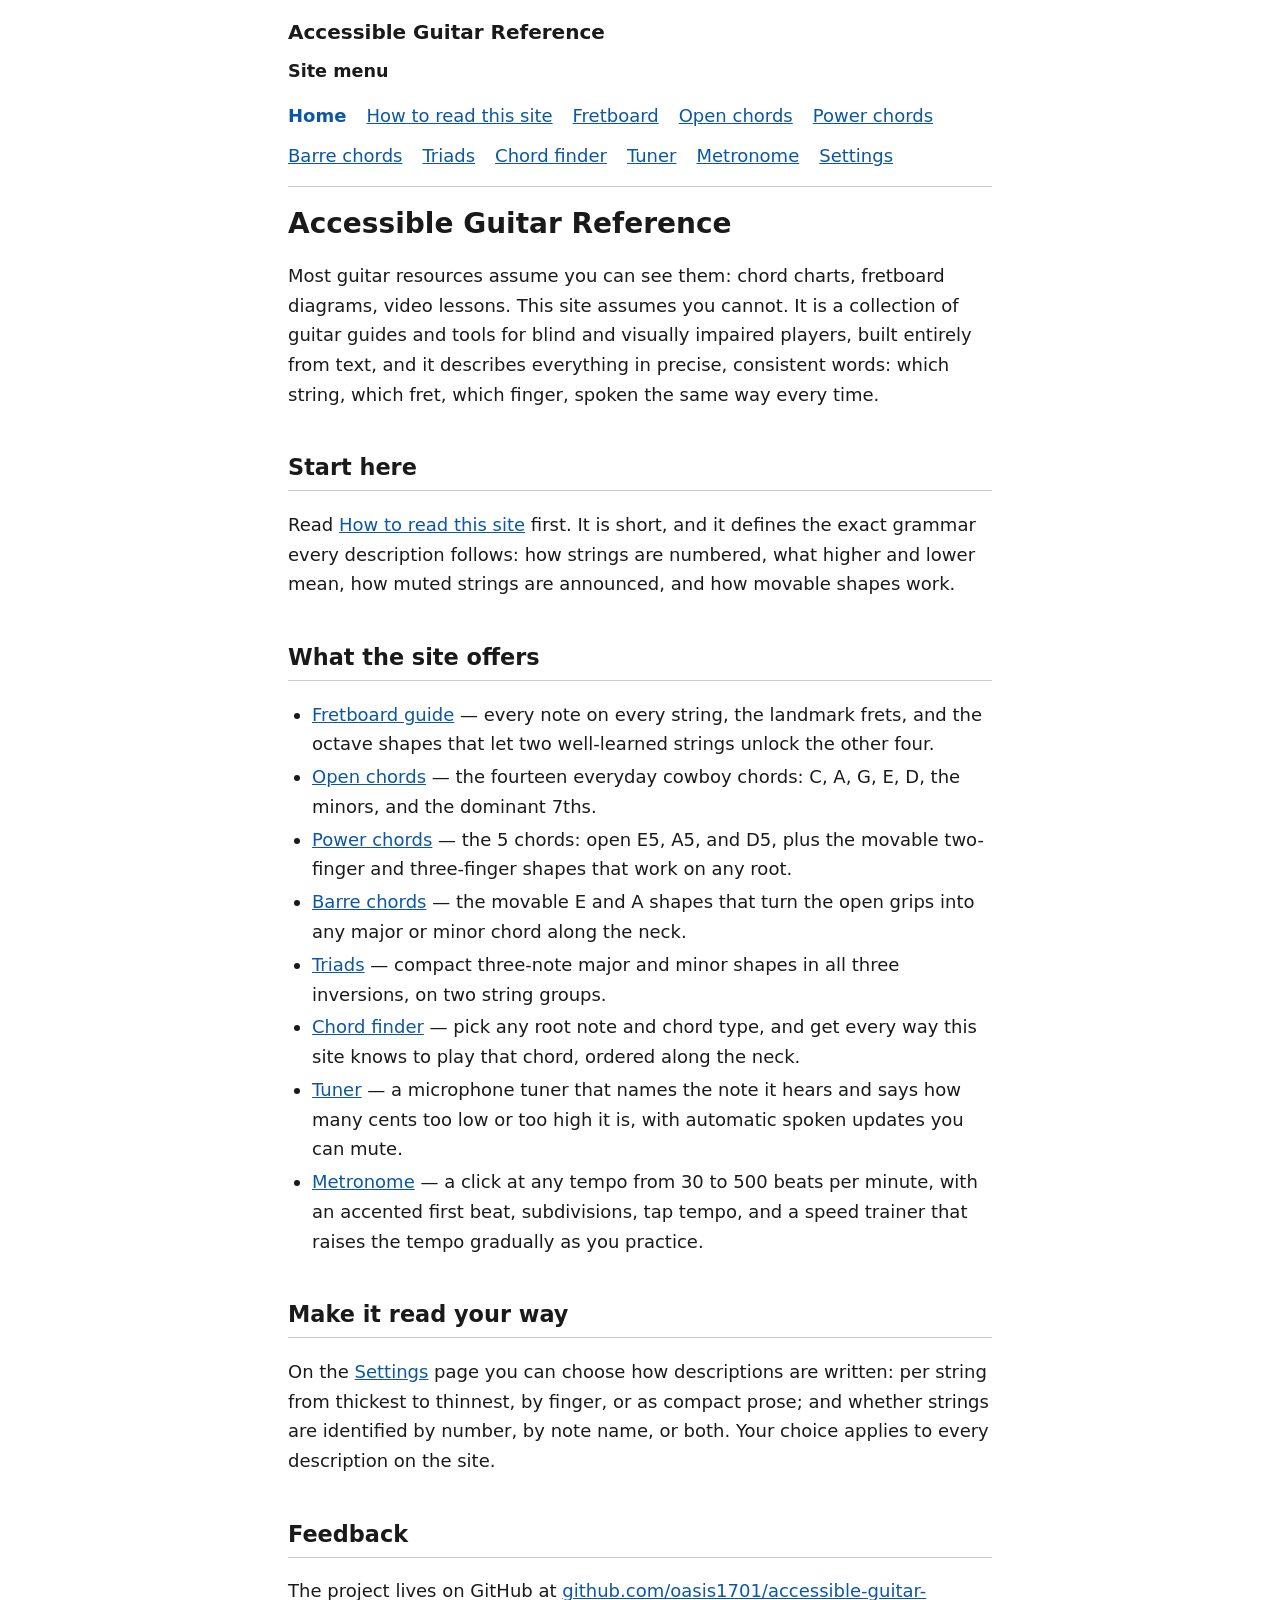
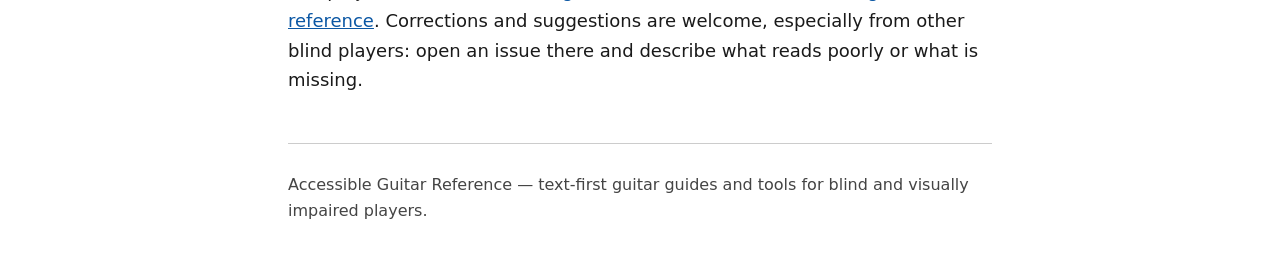
==== index.html @ 2dfecc2f "Metronome: allow tempos to 500 beats per minute The ceiling rises from 300 to 500 in the pure module" ====
<!DOCTYPE html>
<html lang="en">
<head>
<meta charset="utf-8">
<meta name="viewport" content="width=device-width, initial-scale=1">
<title>Accessible Guitar Reference</title>
<link rel="stylesheet" href="css/site.css">
</head>
<body>
<a class="skip-link" href="#main">Skip to main content</a>
<header>
  <p class="site-title">Accessible Guitar Reference</p>
  <nav aria-labelledby="site-menu-heading">
    <h2 id="site-menu-heading">Site menu</h2>
    <ul>
      <li><a href="index.html" aria-current="page">Home</a></li>
      <li><a href="conventions.html">How to read this site</a></li>
      <li><a href="fretboard.html">Fretboard</a></li>
      <li><a href="open-chords.html">Open chords</a></li>
      <li><a href="power-chords.html">Power chords</a></li>
      <li><a href="barre-chords.html">Barre chords</a></li>
      <li><a href="triads.html">Triads</a></li>
      <li><a href="chord-finder.html">Chord finder</a></li>
      <li><a href="tuner.html">Tuner</a></li>
      <li><a href="metronome.html">Metronome</a></li>
      <li><a href="settings.html">Settings</a></li>
    </ul>
  </nav>
</header>
<main id="main">
  <h1>Accessible Guitar Reference</h1>
  <p>Most guitar resources assume you can see them: chord charts, fretboard diagrams, video lessons. This site assumes you cannot. It is a collection of guitar guides and tools for blind and visually impaired players, built entirely from text, and it describes everything in precise, consistent words: which string, which fret, which finger, spoken the same way every time.</p>

  <h2>Start here</h2>
  <p>Read <a href="conventions.html">How to read this site</a> first. It is short, and it defines the exact grammar every description follows: how strings are numbered, what higher and lower mean, how muted strings are announced, and how movable shapes work.</p>

  <h2>What the site offers</h2>
  <ul>
    <li><a href="fretboard.html">Fretboard guide</a> — every note on every string, the landmark frets, and the octave shapes that let two well-learned strings unlock the other four.</li>
    <li><a href="open-chords.html">Open chords</a> — the fourteen everyday cowboy chords: C, A, G, E, D, the minors, and the dominant 7ths.</li>
    <li><a href="power-chords.html">Power chords</a> — the 5 chords: open E5, A5, and D5, plus the movable two-finger and three-finger shapes that work on any root.</li>
    <li><a href="barre-chords.html">Barre chords</a> — the movable E and A shapes that turn the open grips into any major or minor chord along the neck.</li>
    <li><a href="triads.html">Triads</a> — compact three-note major and minor shapes in all three inversions, on two string groups.</li>
    <li><a href="chord-finder.html">Chord finder</a> — pick any root note and chord type, and get every way this site knows to play that chord, ordered along the neck.</li>
    <li><a href="tuner.html">Tuner</a> — a microphone tuner that names the note it hears and says how many cents too low or too high it is, with automatic spoken updates you can mute.</li>
    <li><a href="metronome.html">Metronome</a> — a click at any tempo from 30 to 500 beats per minute, with an accented first beat, subdivisions, tap tempo, and a speed trainer that raises the tempo gradually as you practice.</li>
  </ul>

  <h2>Make it read your way</h2>
  <p>On the <a href="settings.html">Settings</a> page you can choose how descriptions are written: per string from thickest to thinnest, by finger, or as compact prose; and whether strings are identified by number, by note name, or both. Your choice applies to every description on the site.</p>

  <h2>Feedback</h2>
  <p>The project lives on GitHub at <a href="https://github.com/oasis1701/accessible-guitar-reference">github.com/oasis1701/accessible-guitar-reference</a>. Corrections and suggestions are welcome, especially from other blind players: open an issue there and describe what reads poorly or what is missing.</p>
</main>
<footer>
  <p>Accessible Guitar Reference — text-first guitar guides and tools for blind and visually impaired players.</p>
</footer>
</body>
</html>
---- css/site.css ----
/* site.css — deliberately simple. Readable defaults for sighted helpers,
   strong focus indicators for keyboard users, and both color schemes.
   No information on this site is conveyed by styling alone. */

:root {
  color-scheme: light dark;
  --bg: #ffffff;
  --text: #1a1a1a;
  --muted: #444444;
  --accent: #0b57a4;
  --border: #cccccc;
}

@media (prefers-color-scheme: dark) {
  :root {
    --bg: #14161a;
    --text: #eceff2;
    --muted: #b8bec5;
    --accent: #7db6e8;
    --border: #45494f;
  }
}

* {
  box-sizing: border-box;
}

body {
  margin: 0 auto;
  padding: 1rem;
  max-width: 46rem;
  font-family: system-ui, "Segoe UI", Arial, sans-serif;
  font-size: 1.125rem;
  line-height: 1.65;
  background: var(--bg);
  color: var(--text);
}

/* Skip link: visually hidden until focused. */
.skip-link {
  position: absolute;
  left: -999px;
  top: 0;
}

.skip-link:focus {
  left: 1rem;
  top: 1rem;
  padding: 0.5rem 1rem;
  background: var(--accent);
  color: var(--bg);
  z-index: 10;
}

:focus-visible {
  outline: 3px solid var(--accent);
  outline-offset: 2px;
}

header {
  border-bottom: 1px solid var(--border);
  padding-bottom: 0.75rem;
  margin-bottom: 1rem;
}

.site-title {
  font-weight: bold;
  font-size: 1.25rem;
  margin: 0 0 0.5rem 0;
}

nav ul {
  list-style: none;
  margin: 0;
  padding: 0;
  display: flex;
  flex-wrap: wrap;
  gap: 0.25rem 1.25rem;
}

nav a {
  color: var(--accent);
}

nav a[aria-current="page"] {
  font-weight: bold;
  text-decoration: none;
}

/* The site menu heading exists for heading navigation; keep it modest,
   sized like the table-of-contents headings. */
header nav h2 {
  font-size: 1.1rem;
  margin: 0 0 0.5rem 0;
  border: none;
}

main a {
  color: var(--accent);
}

h1 {
  font-size: 1.75rem;
  line-height: 1.3;
}

h2 {
  font-size: 1.4rem;
  margin-top: 2.5rem;
  border-bottom: 1px solid var(--border);
  padding-bottom: 0.25rem;
}

h3 {
  font-size: 1.2rem;
  margin-top: 2rem;
}

h4 {
  font-size: 1.05rem;
  margin-top: 1.25rem;
}

ul {
  padding-left: 1.5rem;
}

li {
  margin: 0.2rem 0;
}

.toc {
  border: 1px solid var(--border);
  border-radius: 0.5rem;
  padding: 0.75rem 1rem;
  margin: 1.5rem 0;
}

.toc h2 {
  font-size: 1.1rem;
  margin: 0 0 0.5rem 0;
  border: none;
}

.example-lead {
  font-weight: bold;
  margin-bottom: 0.25rem;
}

.shape-intro,
.tip {
  color: var(--muted);
}

fieldset {
  border: 1px solid var(--border);
  border-radius: 0.5rem;
  margin: 1.5rem 0;
  padding: 0.75rem 1rem;
}

legend {
  font-weight: bold;
  padding: 0 0.5rem;
}

fieldset p {
  margin: 0.5rem 0;
}

input[type="radio"] {
  width: 1.15rem;
  height: 1.15rem;
  margin-right: 0.5rem;
}

select {
  font: inherit;
  padding: 0.3rem 0.5rem;
  border-radius: 0.35rem;
}

button {
  font: inherit;
  font-weight: bold;
  padding: 0.35rem 0.9rem;
  border: 1px solid var(--border);
  border-radius: 0.35rem;
  background: var(--bg);
  color: var(--accent);
  margin-right: 0.75rem;
}

/* The pressed state lives in aria-pressed; the fill only mirrors it. */
button[aria-pressed="true"] {
  background: var(--accent);
  color: var(--bg);
}

button:disabled {
  color: var(--muted);
}

#finder-form label {
  font-weight: bold;
  margin-right: 0.5rem;
}

footer {
  margin-top: 3rem;
  border-top: 1px solid var(--border);
  padding-top: 0.75rem;
  color: var(--muted);
  font-size: 1rem;
}

input[type="number"] {
  font: inherit;
  padding: 0.3rem 0.5rem;
  border-radius: 0.35rem;
  width: 6.5rem;
}

input[type="range"] {
  width: min(100%, 20rem);
  vertical-align: middle;
}

input[type="checkbox"] {
  width: 1.15rem;
  height: 1.15rem;
  margin-right: 0.5rem;
}

#metronome-form label {
  font-weight: bold;
  margin-right: 0.5rem;
}

/* The metronome beat counter is visual only (aria-hidden on the page). */
.beat-indicator {
  font-size: 1.5rem;
  font-weight: bold;
  min-height: 2.5rem;
  margin: 0.5rem 0;
}

.beat-indicator.accent {
  color: var(--accent);
}
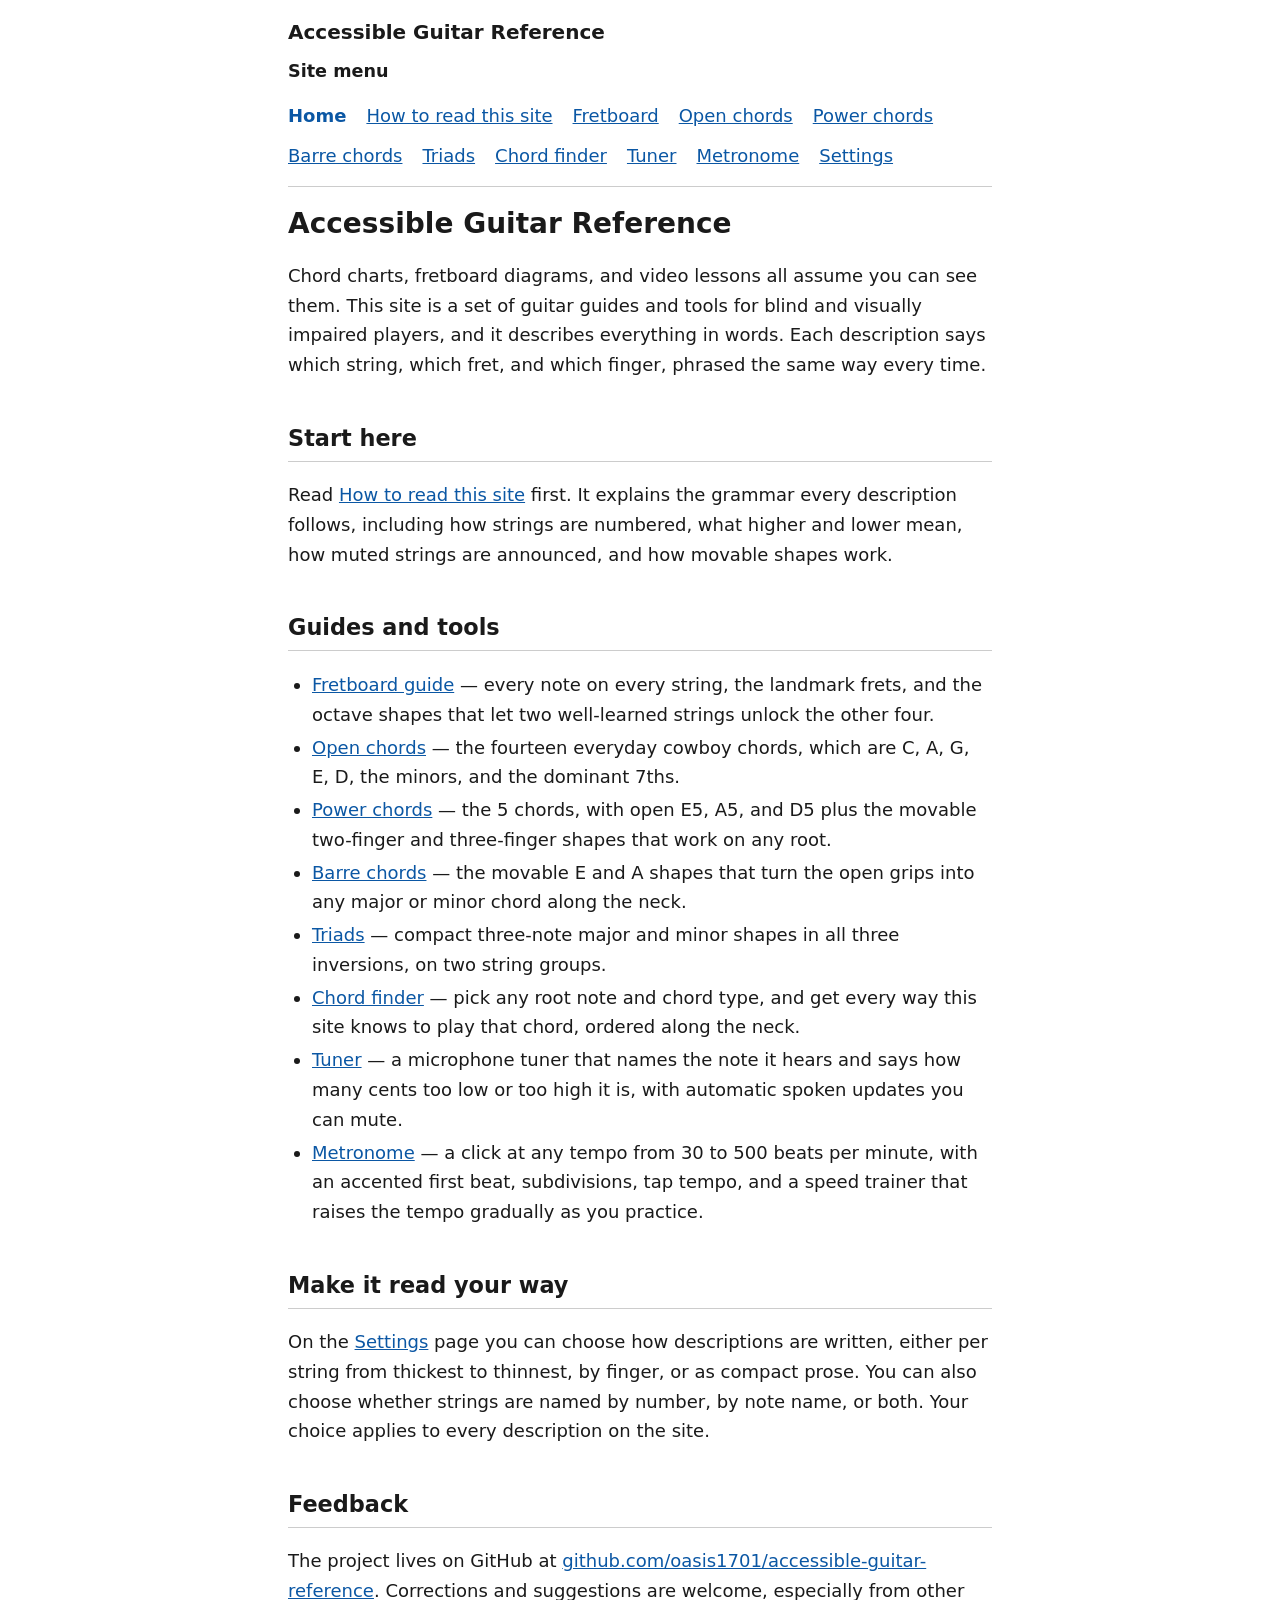
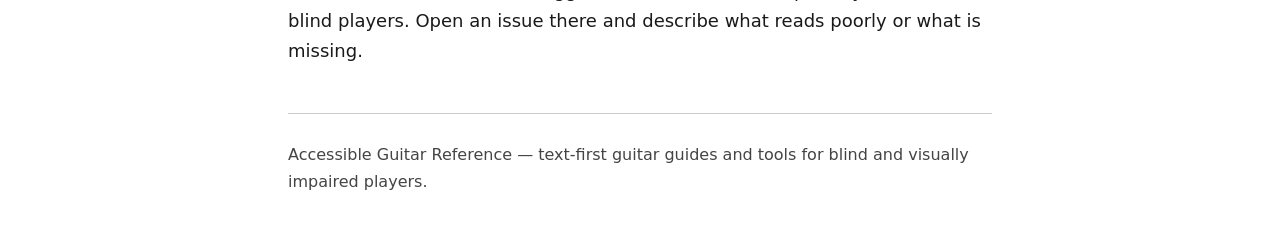
==== commit f116090f: "Plainer page prose, factual fixes, and a page text check Rewrites the hand-written text on all eleve" ====
--- a/index.html
+++ b/index.html
@@ -29,16 +29,16 @@
 </header>
 <main id="main">
   <h1>Accessible Guitar Reference</h1>
-  <p>Most guitar resources assume you can see them: chord charts, fretboard diagrams, video lessons. This site assumes you cannot. It is a collection of guitar guides and tools for blind and visually impaired players, built entirely from text, and it describes everything in precise, consistent words: which string, which fret, which finger, spoken the same way every time.</p>
+  <p>Chord charts, fretboard diagrams, and video lessons all assume you can see them. This site is a set of guitar guides and tools for blind and visually impaired players, and it describes everything in words. Each description says which string, which fret, and which finger, phrased the same way every time.</p>
 
   <h2>Start here</h2>
-  <p>Read <a href="conventions.html">How to read this site</a> first. It is short, and it defines the exact grammar every description follows: how strings are numbered, what higher and lower mean, how muted strings are announced, and how movable shapes work.</p>
+  <p>Read <a href="conventions.html">How to read this site</a> first. It explains the grammar every description follows, including how strings are numbered, what higher and lower mean, how muted strings are announced, and how movable shapes work.</p>
 
-  <h2>What the site offers</h2>
+  <h2>Guides and tools</h2>
   <ul>
     <li><a href="fretboard.html">Fretboard guide</a> — every note on every string, the landmark frets, and the octave shapes that let two well-learned strings unlock the other four.</li>
-    <li><a href="open-chords.html">Open chords</a> — the fourteen everyday cowboy chords: C, A, G, E, D, the minors, and the dominant 7ths.</li>
-    <li><a href="power-chords.html">Power chords</a> — the 5 chords: open E5, A5, and D5, plus the movable two-finger and three-finger shapes that work on any root.</li>
+    <li><a href="open-chords.html">Open chords</a> — the fourteen everyday cowboy chords, which are C, A, G, E, D, the minors, and the dominant 7ths.</li>
+    <li><a href="power-chords.html">Power chords</a> — the 5 chords, with open E5, A5, and D5 plus the movable two-finger and three-finger shapes that work on any root.</li>
     <li><a href="barre-chords.html">Barre chords</a> — the movable E and A shapes that turn the open grips into any major or minor chord along the neck.</li>
     <li><a href="triads.html">Triads</a> — compact three-note major and minor shapes in all three inversions, on two string groups.</li>
     <li><a href="chord-finder.html">Chord finder</a> — pick any root note and chord type, and get every way this site knows to play that chord, ordered along the neck.</li>
@@ -47,10 +47,10 @@
   </ul>
 
   <h2>Make it read your way</h2>
-  <p>On the <a href="settings.html">Settings</a> page you can choose how descriptions are written: per string from thickest to thinnest, by finger, or as compact prose; and whether strings are identified by number, by note name, or both. Your choice applies to every description on the site.</p>
+  <p>On the <a href="settings.html">Settings</a> page you can choose how descriptions are written, either per string from thickest to thinnest, by finger, or as compact prose. You can also choose whether strings are named by number, by note name, or both. Your choice applies to every description on the site.</p>
 
   <h2>Feedback</h2>
-  <p>The project lives on GitHub at <a href="https://github.com/oasis1701/accessible-guitar-reference">github.com/oasis1701/accessible-guitar-reference</a>. Corrections and suggestions are welcome, especially from other blind players: open an issue there and describe what reads poorly or what is missing.</p>
+  <p>The project lives on GitHub at <a href="https://github.com/oasis1701/accessible-guitar-reference">github.com/oasis1701/accessible-guitar-reference</a>. Corrections and suggestions are welcome, especially from other blind players. Open an issue there and describe what reads poorly or what is missing.</p>
 </main>
 <footer>
   <p>Accessible Guitar Reference — text-first guitar guides and tools for blind and visually impaired players.</p>
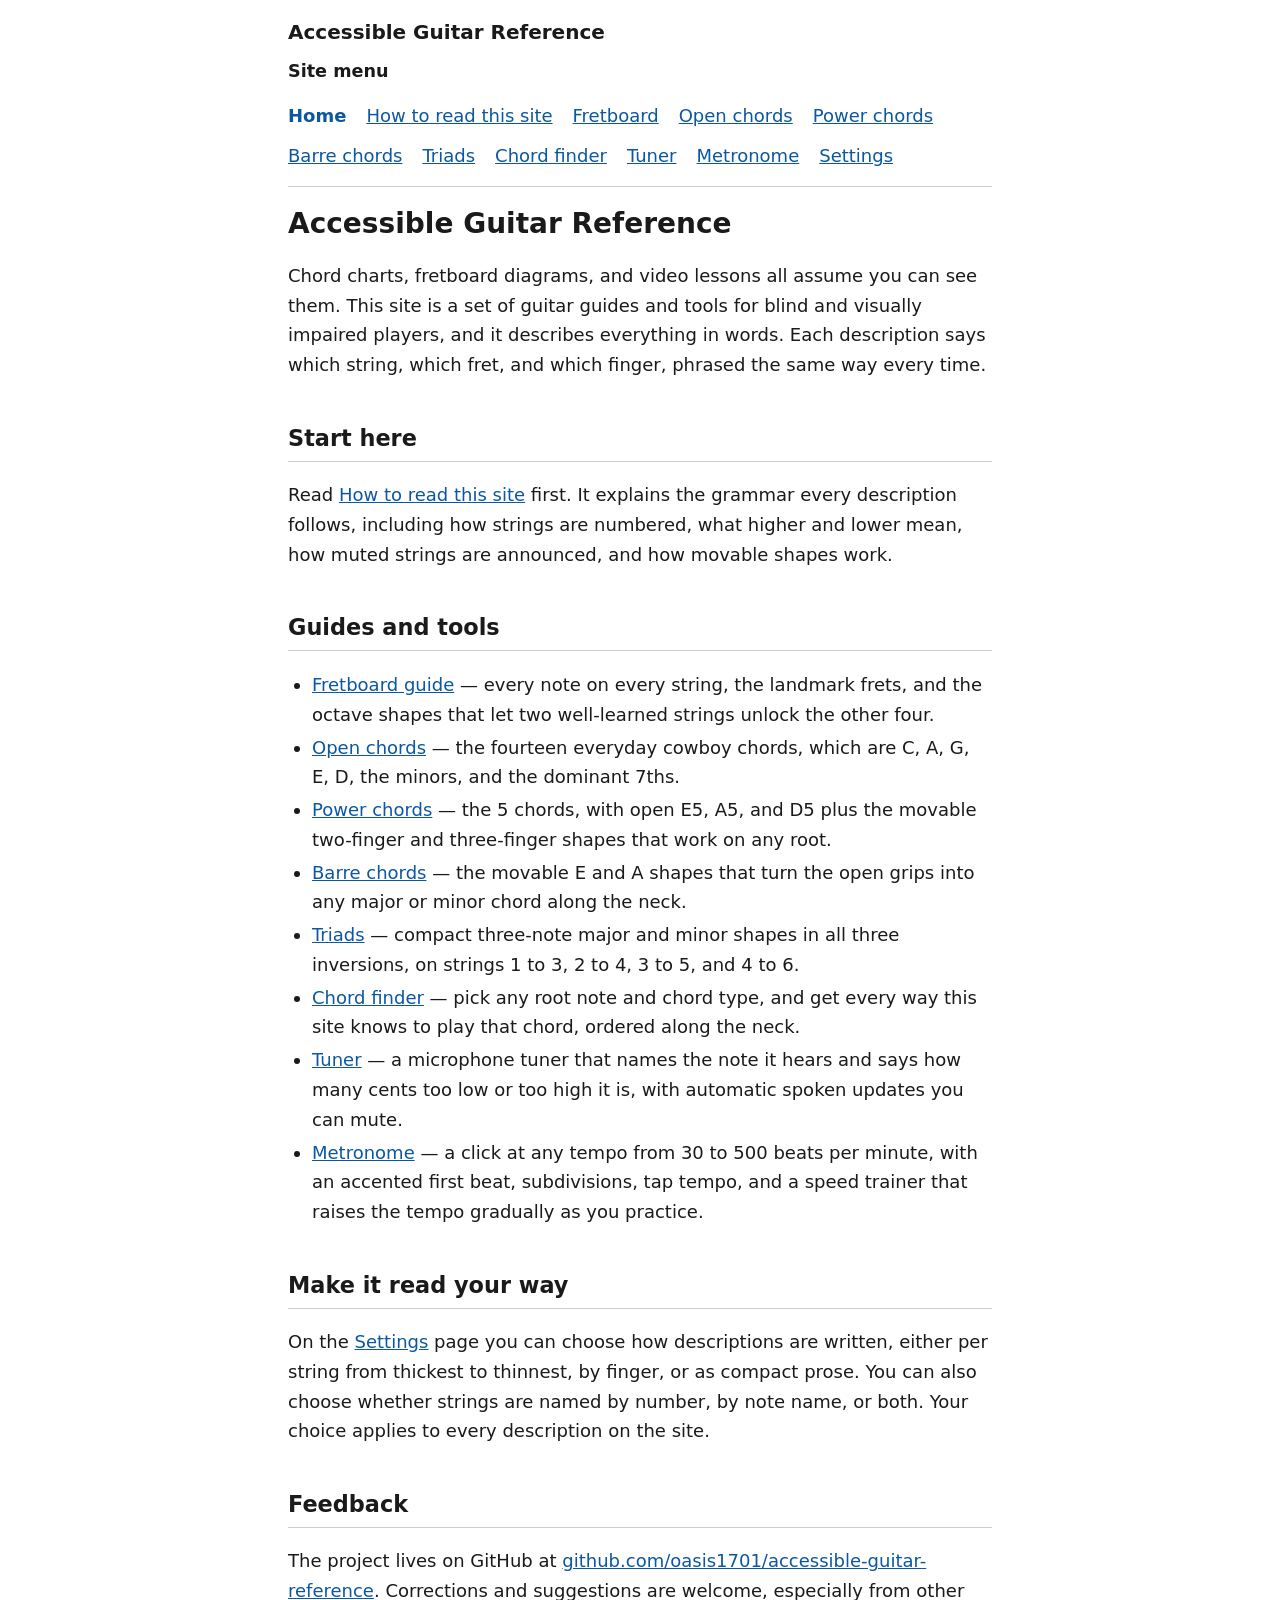
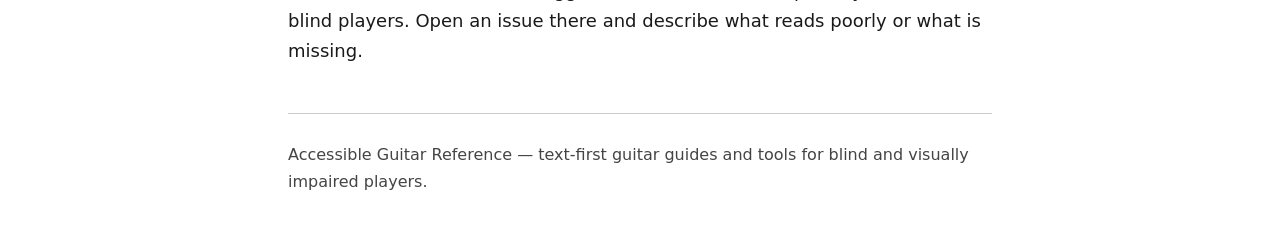
==== commit 2e6188b4: "Triads on all four string groups, tested fingerings, shorter shape text Adds triads on strings 3 to " ====
--- a/index.html
+++ b/index.html
@@ -40,7 +40,7 @@
     <li><a href="open-chords.html">Open chords</a> — the fourteen everyday cowboy chords, which are C, A, G, E, D, the minors, and the dominant 7ths.</li>
     <li><a href="power-chords.html">Power chords</a> — the 5 chords, with open E5, A5, and D5 plus the movable two-finger and three-finger shapes that work on any root.</li>
     <li><a href="barre-chords.html">Barre chords</a> — the movable E and A shapes that turn the open grips into any major or minor chord along the neck.</li>
-    <li><a href="triads.html">Triads</a> — compact three-note major and minor shapes in all three inversions, on two string groups.</li>
+    <li><a href="triads.html">Triads</a> — compact three-note major and minor shapes in all three inversions, on strings 1 to 3, 2 to 4, 3 to 5, and 4 to 6.</li>
     <li><a href="chord-finder.html">Chord finder</a> — pick any root note and chord type, and get every way this site knows to play that chord, ordered along the neck.</li>
     <li><a href="tuner.html">Tuner</a> — a microphone tuner that names the note it hears and says how many cents too low or too high it is, with automatic spoken updates you can mute.</li>
     <li><a href="metronome.html">Metronome</a> — a click at any tempo from 30 to 500 beats per minute, with an accented first beat, subdivisions, tap tempo, and a speed trainer that raises the tempo gradually as you practice.</li>
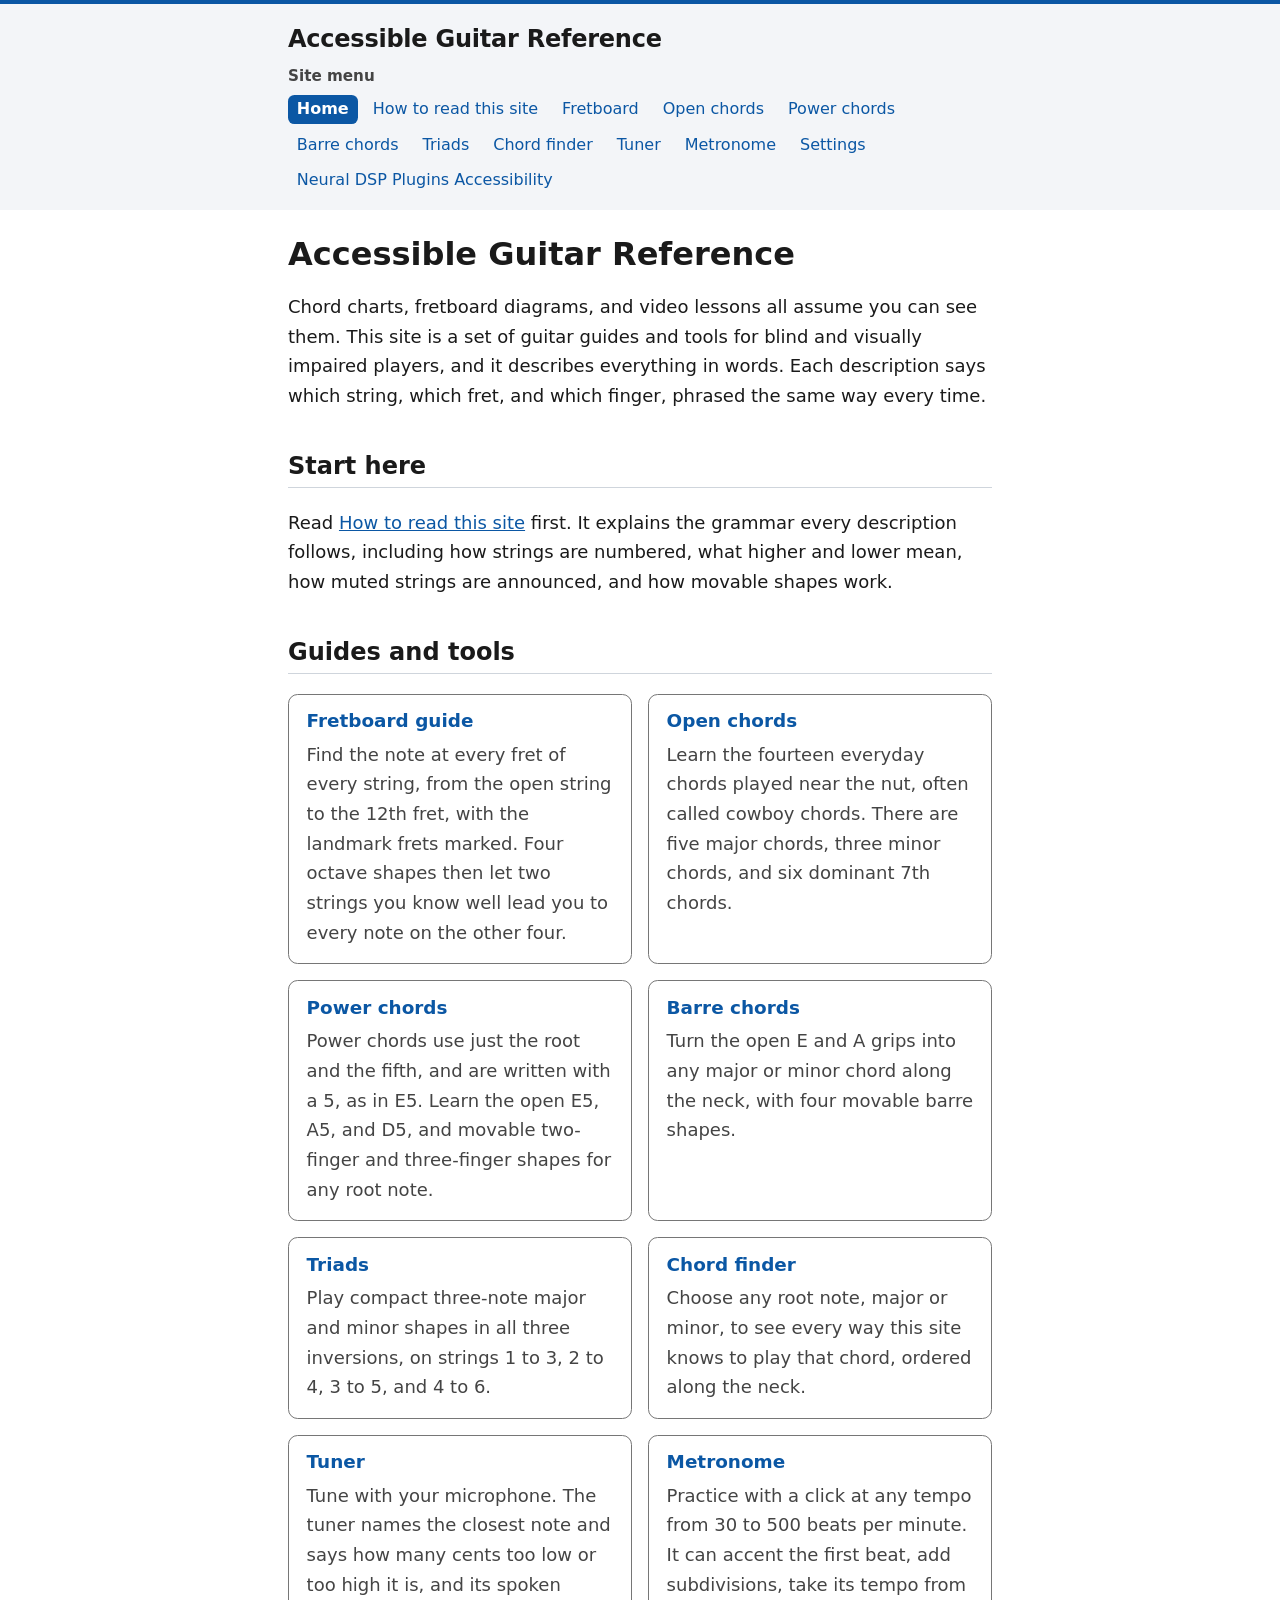
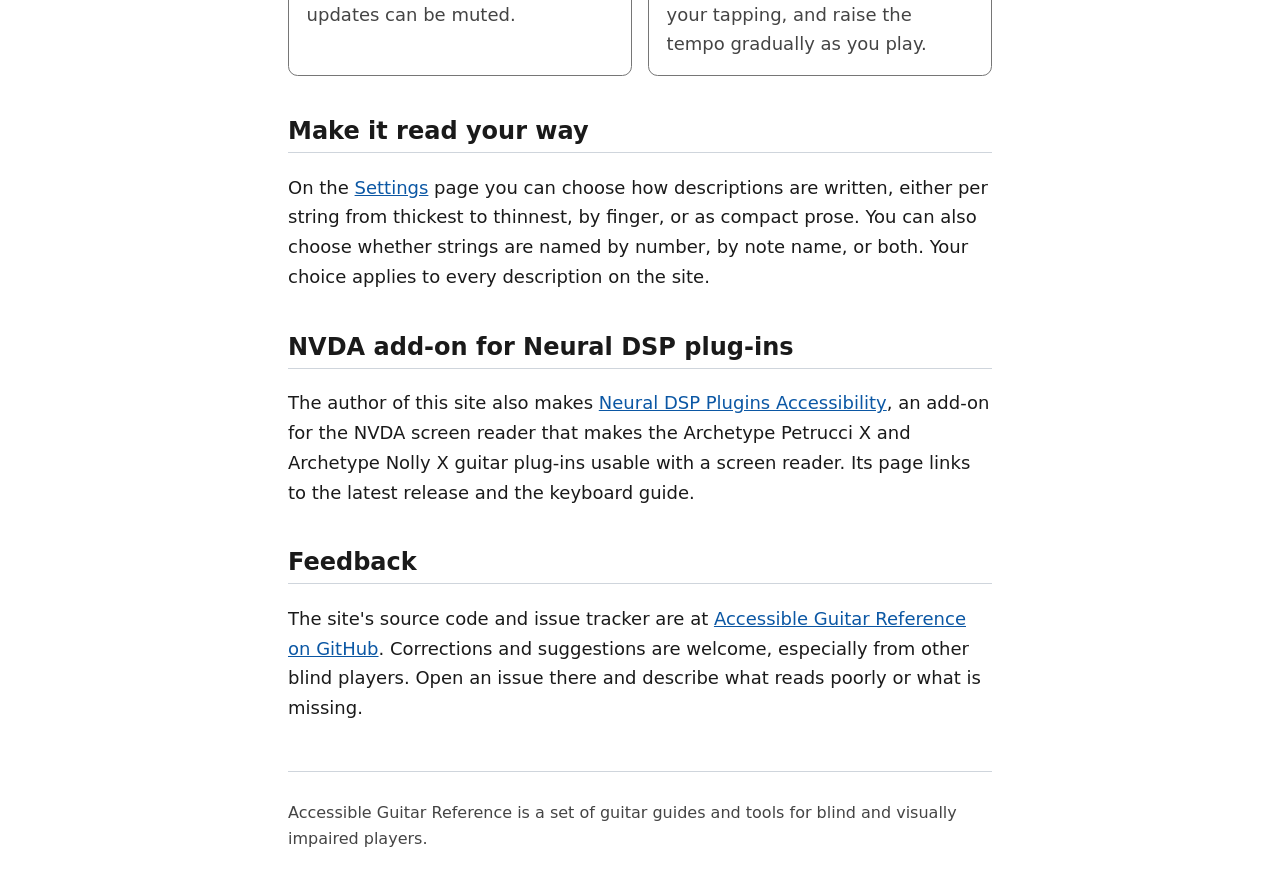
==== commit ba172df3: "Accessibility and visual pass, six-string A shape barres, add-on page Link lists on the home page an" ====
--- a/index.html
+++ b/index.html
@@ -24,6 +24,7 @@
       <li><a href="tuner.html">Tuner</a></li>
       <li><a href="metronome.html">Metronome</a></li>
       <li><a href="settings.html">Settings</a></li>
+      <li><a href="neural-dsp-plugins-accessibility.html">Neural DSP Plugins Accessibility</a></li>
     </ul>
   </nav>
 </header>
@@ -35,25 +36,52 @@
   <p>Read <a href="conventions.html">How to read this site</a> first. It explains the grammar every description follows, including how strings are numbered, what higher and lower mean, how muted strings are announced, and how movable shapes work.</p>
 
   <h2>Guides and tools</h2>
-  <ul>
-    <li><a href="fretboard.html">Fretboard guide</a> — every note on every string, the landmark frets, and the octave shapes that let two well-learned strings unlock the other four.</li>
-    <li><a href="open-chords.html">Open chords</a> — the fourteen everyday cowboy chords, which are C, A, G, E, D, the minors, and the dominant 7ths.</li>
-    <li><a href="power-chords.html">Power chords</a> — the 5 chords, with open E5, A5, and D5 plus the movable two-finger and three-finger shapes that work on any root.</li>
-    <li><a href="barre-chords.html">Barre chords</a> — the movable E and A shapes that turn the open grips into any major or minor chord along the neck.</li>
-    <li><a href="triads.html">Triads</a> — compact three-note major and minor shapes in all three inversions, on strings 1 to 3, 2 to 4, 3 to 5, and 4 to 6.</li>
-    <li><a href="chord-finder.html">Chord finder</a> — pick any root note and chord type, and get every way this site knows to play that chord, ordered along the neck.</li>
-    <li><a href="tuner.html">Tuner</a> — a microphone tuner that names the note it hears and says how many cents too low or too high it is, with automatic spoken updates you can mute.</li>
-    <li><a href="metronome.html">Metronome</a> — a click at any tempo from 30 to 500 beats per minute, with an accented first beat, subdivisions, tap tempo, and a speed trainer that raises the tempo gradually as you practice.</li>
+  <ul class="link-cards" role="list">
+    <li>
+      <p class="link-card-name"><a href="fretboard.html">Fretboard guide</a></p>
+      <p>Find the note at every fret of every string, from the open string to the 12th fret, with the landmark frets marked. Four octave shapes then let two strings you know well lead you to every note on the other four.</p>
+    </li>
+    <li>
+      <p class="link-card-name"><a href="open-chords.html">Open chords</a></p>
+      <p>Learn the fourteen everyday chords played near the nut, often called cowboy chords. There are five major chords, three minor chords, and six dominant 7th chords.</p>
+    </li>
+    <li>
+      <p class="link-card-name"><a href="power-chords.html">Power chords</a></p>
+      <p>Power chords use just the root and the fifth, and are written with a 5, as in E5. Learn the open E5, A5, and D5, and movable two-finger and three-finger shapes for any root note.</p>
+    </li>
+    <li>
+      <p class="link-card-name"><a href="barre-chords.html">Barre chords</a></p>
+      <p>Turn the open E and A grips into any major or minor chord along the neck, with four movable barre shapes.</p>
+    </li>
+    <li>
+      <p class="link-card-name"><a href="triads.html">Triads</a></p>
+      <p>Play compact three-note major and minor shapes in all three inversions, on strings 1 to 3, 2 to 4, 3 to 5, and 4 to 6.</p>
+    </li>
+    <li>
+      <p class="link-card-name"><a href="chord-finder.html">Chord finder</a></p>
+      <p>Choose any root note, major or minor, to see every way this site knows to play that chord, ordered along the neck.</p>
+    </li>
+    <li>
+      <p class="link-card-name"><a href="tuner.html">Tuner</a></p>
+      <p>Tune with your microphone. The tuner names the closest note and says how many cents too low or too high it is, and its spoken updates can be muted.</p>
+    </li>
+    <li>
+      <p class="link-card-name"><a href="metronome.html">Metronome</a></p>
+      <p>Practice with a click at any tempo from 30 to 500 beats per minute. It can accent the first beat, add subdivisions, take its tempo from your tapping, and raise the tempo gradually as you play.</p>
+    </li>
   </ul>
 
   <h2>Make it read your way</h2>
   <p>On the <a href="settings.html">Settings</a> page you can choose how descriptions are written, either per string from thickest to thinnest, by finger, or as compact prose. You can also choose whether strings are named by number, by note name, or both. Your choice applies to every description on the site.</p>
 
+  <h2>NVDA add-on for Neural DSP plug-ins</h2>
+  <p>The author of this site also makes <a href="neural-dsp-plugins-accessibility.html">Neural DSP Plugins Accessibility</a>, an add-on for the NVDA screen reader that makes the Archetype Petrucci X and Archetype Nolly X guitar plug-ins usable with a screen reader. Its page links to the latest release and the keyboard guide.</p>
+
   <h2>Feedback</h2>
-  <p>The project lives on GitHub at <a href="https://github.com/oasis1701/accessible-guitar-reference">github.com/oasis1701/accessible-guitar-reference</a>. Corrections and suggestions are welcome, especially from other blind players. Open an issue there and describe what reads poorly or what is missing.</p>
+  <p>The site's source code and issue tracker are at <a href="https://github.com/oasis1701/accessible-guitar-reference">Accessible Guitar Reference on GitHub</a>. Corrections and suggestions are welcome, especially from other blind players. Open an issue there and describe what reads poorly or what is missing.</p>
 </main>
 <footer>
-  <p>Accessible Guitar Reference — text-first guitar guides and tools for blind and visually impaired players.</p>
+  <p>Accessible Guitar Reference is a set of guitar guides and tools for blind and visually impaired players.</p>
 </footer>
 </body>
 </html>
--- a/css/site.css
+++ b/css/site.css
@@ -1,28 +1,42 @@
-/* site.css — deliberately simple. Readable defaults for sighted helpers,
+/* site.css — readable defaults for sighted helpers and low-vision players,
    strong focus indicators for keyboard users, and both color schemes.
-   No information on this site is conveyed by styling alone. */
+   No information on this site is conveyed by styling alone: every state a
+   style shows (current page, pressed button) is also in the markup as
+   aria-current or aria-pressed, and the .entry panels that page.js draws
+   around each chord are role-less divs that screen readers never see. */
 
 :root {
   color-scheme: light dark;
   --bg: #ffffff;
+  --surface: #f3f5f8;
   --text: #1a1a1a;
   --muted: #444444;
   --accent: #0b57a4;
-  --border: #cccccc;
+  /* Decorative lines only: rules under headings, panel outlines. */
+  --border: #cfd5dc;
+  /* Edges that identify a control or a card. Kept at 3 to 1 or better
+     against both --bg and --surface (WCAG non-text contrast). */
+  --control-border: #767676;
 }
 
 @media (prefers-color-scheme: dark) {
   :root {
     --bg: #14161a;
+    --surface: #1c1f25;
     --text: #eceff2;
     --muted: #b8bec5;
     --accent: #7db6e8;
-    --border: #45494f;
+    --border: #3d434b;
+    --control-border: #8a9099;
   }
 }
 
 * {
   box-sizing: border-box;
+}
+
+html {
+  border-top: 4px solid var(--accent);
 }
 
 body {
@@ -34,6 +48,9 @@
   line-height: 1.65;
   background: var(--bg);
   color: var(--text);
+  /* Long words such as Accessibility wrap instead of pushing the page
+     sideways when text is enlarged on a narrow screen. */
+  overflow-wrap: break-word;
 }
 
 /* Skip link: visually hidden until focused. */
@@ -57,16 +74,33 @@
   outline-offset: 2px;
 }
 
+/* Header band. The box-shadow and clip-path stretch the tinted background
+   to the full window width without any extra markup. */
 header {
-  border-bottom: 1px solid var(--border);
-  padding-bottom: 0.75rem;
-  margin-bottom: 1rem;
+  background: var(--surface);
+  box-shadow: 0 0 0 100vmax var(--surface);
+  clip-path: inset(0 -100vmax);
+  margin: -1rem 0 1.5rem 0;
+  padding: 1.25rem 0 1rem 0;
 }
 
 .site-title {
-  font-weight: bold;
-  font-size: 1.25rem;
-  margin: 0 0 0.5rem 0;
+  font-weight: 700;
+  font-size: 1.5rem;
+  line-height: 1.3;
+  letter-spacing: -0.01em;
+  margin: 0 0 0.75rem 0;
+}
+
+/* The site menu heading exists for heading navigation and stays visible;
+   it reads as a small label above the menu. */
+header nav h2 {
+  font-size: 0.95rem;
+  font-weight: 600;
+  color: var(--muted);
+  margin: 0 0 0.4rem 0;
+  padding: 0;
+  border: none;
 }
 
 nav ul {
@@ -82,17 +116,38 @@
   color: var(--accent);
 }
 
-nav a[aria-current="page"] {
-  font-weight: bold;
+/* Site menu items: rounded highlights, compact enough that the menu wraps
+   onto as few rows on a phone as plain links did. */
+header nav ul {
+  gap: 0.3rem 0.4rem;
+}
+
+header nav li {
+  margin: 0;
+}
+
+header nav a {
+  display: inline-block;
+  padding: 0.15rem 0.55rem;
+  border-radius: 0.4rem;
+  font-size: 1rem;
+  line-height: 1.5;
   text-decoration: none;
 }
 
-/* The site menu heading exists for heading navigation; keep it modest,
-   sized like the table-of-contents headings. */
-header nav h2 {
-  font-size: 1.1rem;
-  margin: 0 0 0.5rem 0;
-  border: none;
+header nav a:hover {
+  text-decoration: underline;
+  background: var(--bg);
+}
+
+header nav a[aria-current="page"] {
+  background: var(--accent);
+  color: var(--bg);
+  font-weight: 700;
+}
+
+header nav a[aria-current="page"]:hover {
+  text-decoration: none;
 }
 
 main a {
@@ -100,24 +155,27 @@
 }
 
 h1 {
-  font-size: 1.75rem;
+  font-size: 2rem;
+  line-height: 1.25;
+  margin: 0.5rem 0 1rem 0;
+}
+
+h2 {
+  font-size: 1.5rem;
   line-height: 1.3;
-}
-
-h2 {
-  font-size: 1.4rem;
   margin-top: 2.5rem;
   border-bottom: 1px solid var(--border);
-  padding-bottom: 0.25rem;
+  padding-bottom: 0.3rem;
 }
 
 h3 {
-  font-size: 1.2rem;
+  font-size: 1.35rem;
+  line-height: 1.3;
   margin-top: 2rem;
 }
 
 h4 {
-  font-size: 1.05rem;
+  font-size: 1.1rem;
   margin-top: 1.25rem;
 }
 
@@ -129,11 +187,88 @@
   margin: 0.2rem 0;
 }
 
+/* Link cards: a list where each item is a link on one line and a sentence
+   describing it on the next. The list keeps role="list" in the markup so
+   Safari still announces it as a list once the bullets are gone. */
+.link-cards {
+  list-style: none;
+  margin: 1.25rem 0;
+  padding: 0;
+  display: grid;
+  grid-template-columns: repeat(auto-fill, minmax(min(100%, 17rem), 1fr));
+  gap: 1rem;
+}
+
+.link-cards li {
+  position: relative;
+  margin: 0;
+  padding: 0.9rem 1.1rem 1rem 1.1rem;
+  border: 1px solid var(--control-border);
+  border-radius: 0.6rem;
+  background: var(--bg);
+}
+
+.link-cards p {
+  margin: 0;
+  color: var(--muted);
+}
+
+.link-cards .link-card-name {
+  margin: 0 0 0.35rem 0;
+  font-size: 1.15rem;
+  font-weight: 700;
+  line-height: 1.35;
+  color: var(--text);
+}
+
+.link-card-name a {
+  text-decoration: none;
+}
+
+.link-card-name a:hover {
+  text-decoration: underline;
+}
+
+/* Only the link name is the click target. Stretching the link over the
+   whole card would block selecting the description text and make mouse
+   and touch exploration read the link name over the description.
+
+   Keyboard focus outlines the whole card where :has() is supported;
+   elsewhere the link keeps its own outline. */
+@supports selector(:has(a)) {
+  .link-cards li:has(a:focus-visible) {
+    outline: 3px solid var(--accent);
+    outline-offset: 2px;
+  }
+
+  .link-card-name a:focus-visible {
+    outline: none;
+  }
+}
+
+/* One panel per chord, shape, voicing, or fretboard string. */
+.entry {
+  border: 1px solid var(--border);
+  border-radius: 0.6rem;
+  padding: 0 1.25rem 1rem 1.25rem;
+  margin: 1.25rem 0;
+  background: var(--bg);
+}
+
+.entry > :first-child {
+  margin-top: 1rem;
+}
+
+.entry > :last-child {
+  margin-bottom: 0;
+}
+
 .toc {
   border: 1px solid var(--border);
-  border-radius: 0.5rem;
+  border-radius: 0.6rem;
   padding: 0.75rem 1rem;
   margin: 1.5rem 0;
+  background: var(--surface);
 }
 
 .toc h2 {
@@ -152,9 +287,19 @@
   color: var(--muted);
 }
 
+/* Form controls shrink to the screen instead of pushing it sideways when
+   text is enlarged on a narrow screen. A fieldset otherwise refuses to be
+   narrower than its widest control. */
+select,
+button,
+input[type="number"] {
+  max-width: 100%;
+}
+
 fieldset {
+  min-width: 0;
   border: 1px solid var(--border);
-  border-radius: 0.5rem;
+  border-radius: 0.6rem;
   margin: 1.5rem 0;
   padding: 0.75rem 1rem;
 }
@@ -177,14 +322,27 @@
 select {
   font: inherit;
   padding: 0.3rem 0.5rem;
+  border: 1px solid var(--control-border);
   border-radius: 0.35rem;
+  background: var(--bg);
+  color: var(--text);
+}
+
+/* Disabled controls drop their control edge and take the tinted fill, so
+   they look inactive. Disabled controls are exempt from contrast rules. */
+select:disabled,
+input[type="number"]:disabled,
+button:disabled {
+  border-color: var(--border);
+  background: var(--surface);
+  color: var(--muted);
 }
 
 button {
   font: inherit;
   font-weight: bold;
   padding: 0.35rem 0.9rem;
-  border: 1px solid var(--border);
+  border: 1px solid var(--control-border);
   border-radius: 0.35rem;
   background: var(--bg);
   color: var(--accent);
@@ -194,11 +352,8 @@
 /* The pressed state lives in aria-pressed; the fill only mirrors it. */
 button[aria-pressed="true"] {
   background: var(--accent);
+  border-color: var(--accent);
   color: var(--bg);
-}
-
-button:disabled {
-  color: var(--muted);
 }
 
 #finder-form label {
@@ -217,7 +372,10 @@
 input[type="number"] {
   font: inherit;
   padding: 0.3rem 0.5rem;
+  border: 1px solid var(--control-border);
   border-radius: 0.35rem;
+  background: var(--bg);
+  color: var(--text);
   width: 6.5rem;
 }
 
@@ -248,3 +406,32 @@
 .beat-indicator.accent {
   color: var(--accent);
 }
+
+/* Windows high contrast and other forced color modes replace every color
+   above with the user's own. Keep the current page and the pressed button
+   visibly filled, and give the header band an edge since its tint is gone. */
+@media (forced-colors: active) {
+  header nav a[aria-current="page"],
+  button[aria-pressed="true"] {
+    forced-color-adjust: none;
+    background: Highlight;
+    border-color: Highlight;
+    color: HighlightText;
+  }
+
+  /* forced-color-adjust also exempts the focus outline, so give it a
+     system color instead of the author accent. */
+  header nav a[aria-current="page"]:focus-visible,
+  button[aria-pressed="true"]:focus-visible {
+    outline-color: CanvasText;
+  }
+
+  /* A focused card's outline must differ from its CanvasText border. */
+  .link-cards li:has(a:focus-visible) {
+    outline-color: Highlight;
+  }
+
+  header {
+    border-bottom: 1px solid CanvasText;
+  }
+}
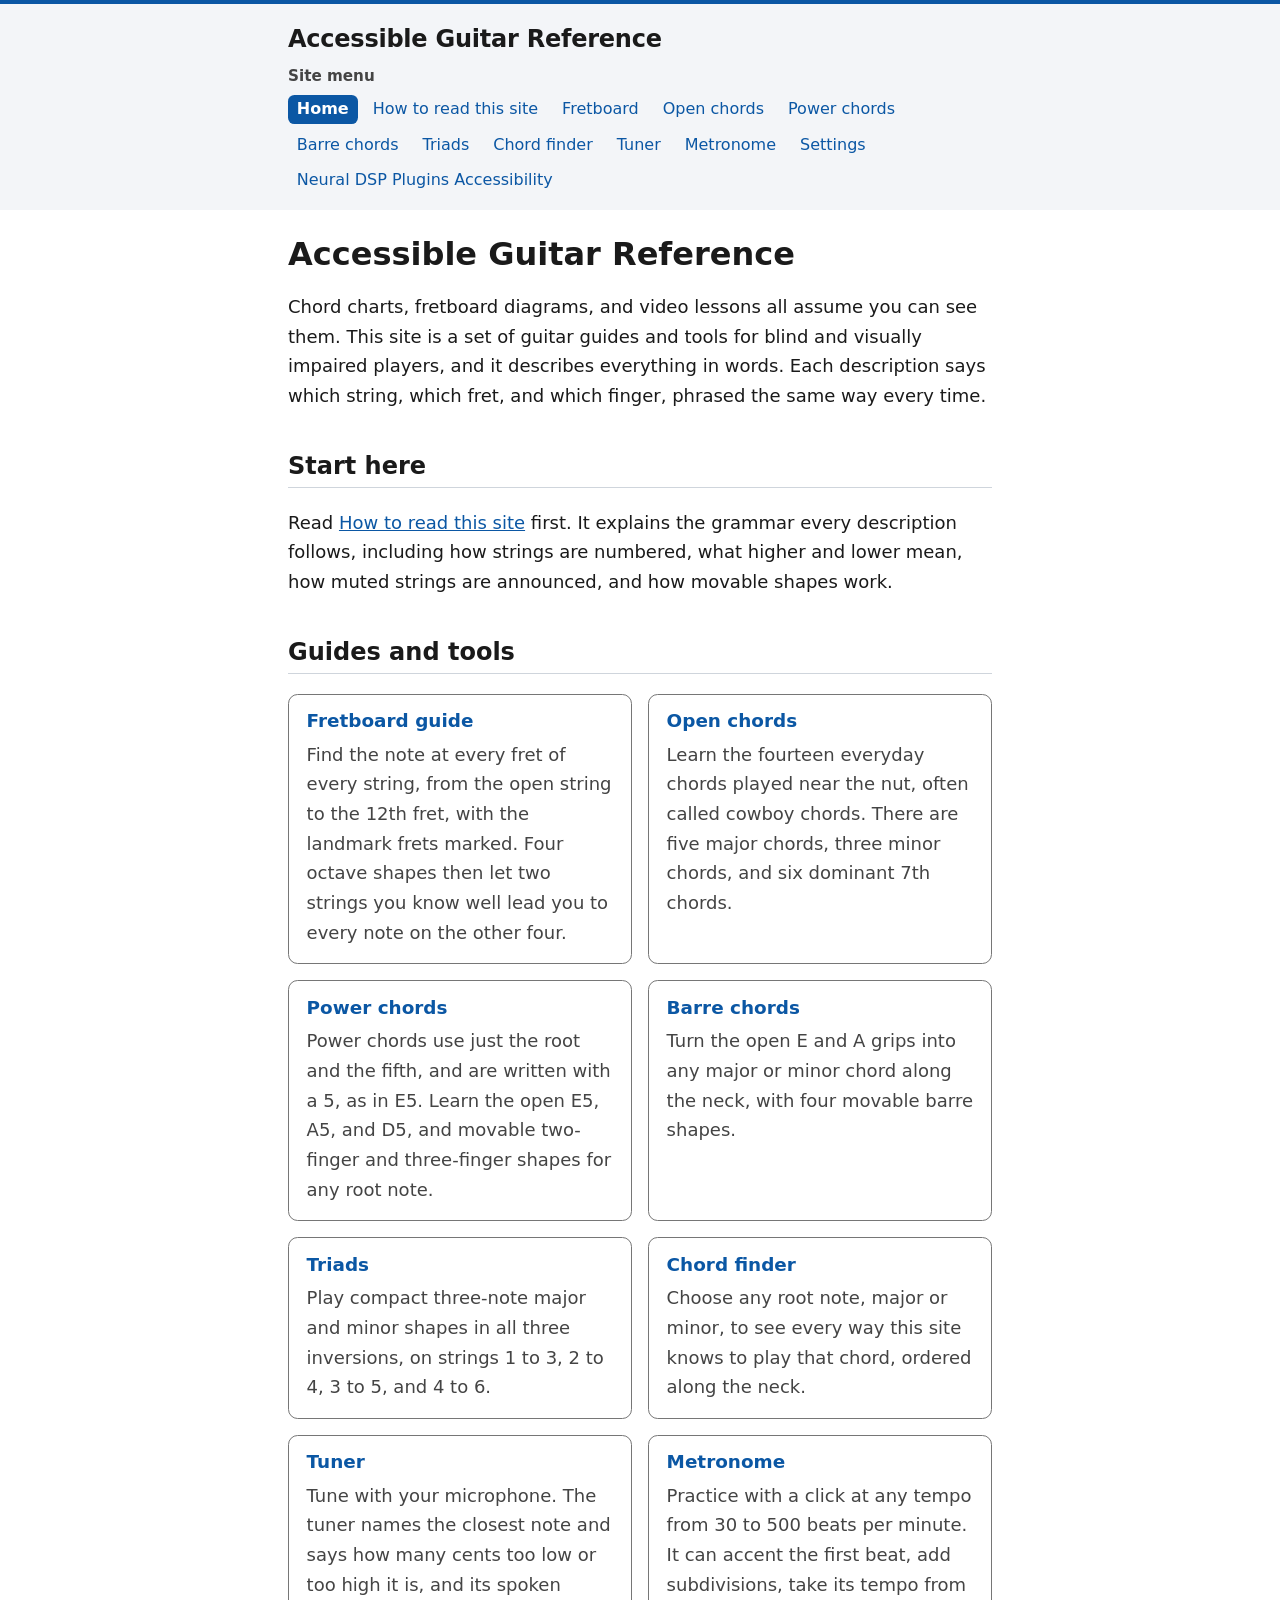
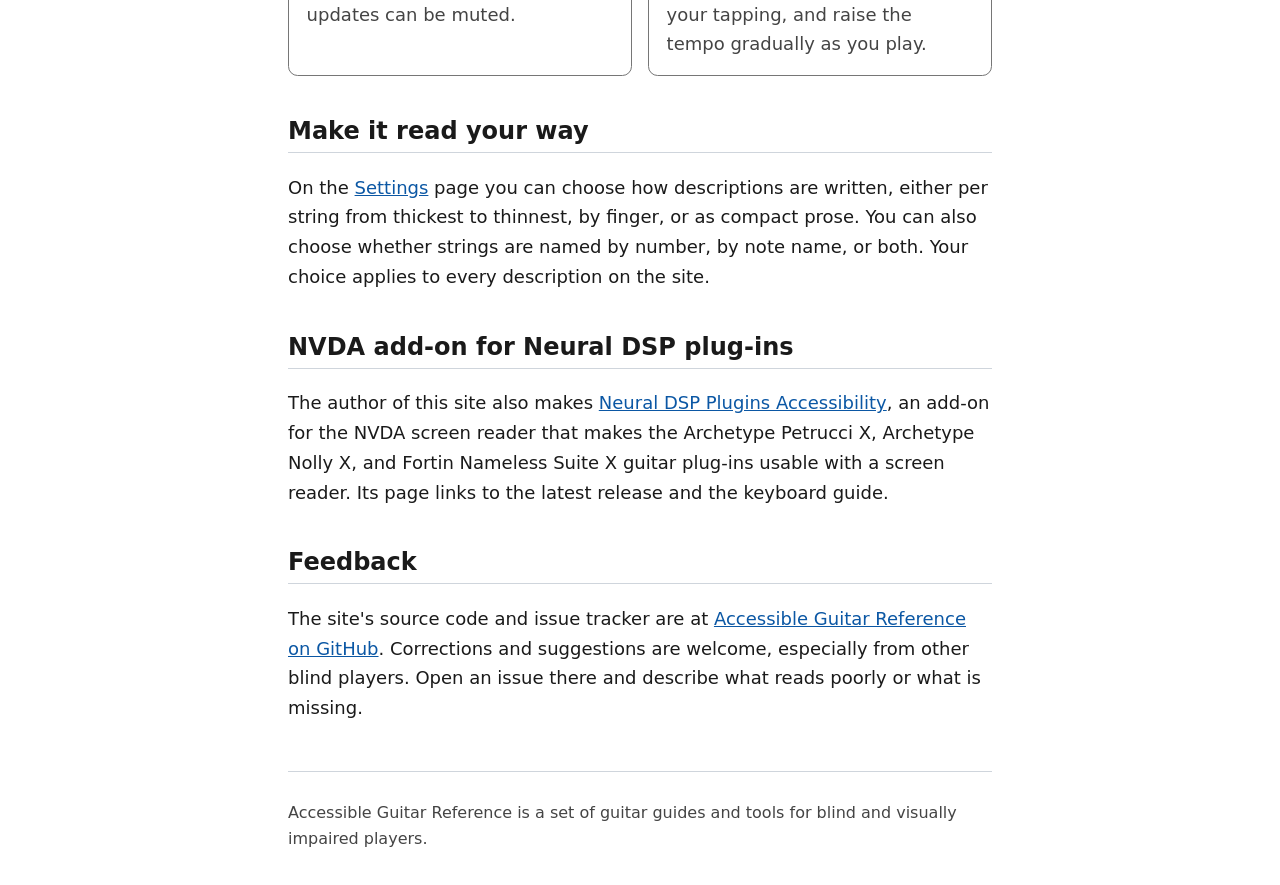
==== commit a0d6fb93: "Add the Fortin Nameless Suite X to the add-on's pages The keyboard guide follows the add-on's guide " ====
--- a/index.html
+++ b/index.html
@@ -24,7 +24,7 @@
       <li><a href="tuner.html">Tuner</a></li>
       <li><a href="metronome.html">Metronome</a></li>
       <li><a href="settings.html">Settings</a></li>
-      <li><a href="neural-dsp-plugins-accessibility.html">Neural DSP Plugins Accessibility</a></li>
+      <li><a href="neuraldsp.html">Neural DSP Plugins Accessibility</a></li>
     </ul>
   </nav>
 </header>
@@ -75,7 +75,7 @@
   <p>On the <a href="settings.html">Settings</a> page you can choose how descriptions are written, either per string from thickest to thinnest, by finger, or as compact prose. You can also choose whether strings are named by number, by note name, or both. Your choice applies to every description on the site.</p>
 
   <h2>NVDA add-on for Neural DSP plug-ins</h2>
-  <p>The author of this site also makes <a href="neural-dsp-plugins-accessibility.html">Neural DSP Plugins Accessibility</a>, an add-on for the NVDA screen reader that makes the Archetype Petrucci X and Archetype Nolly X guitar plug-ins usable with a screen reader. Its page links to the latest release and the keyboard guide.</p>
+  <p>The author of this site also makes <a href="neuraldsp.html">Neural DSP Plugins Accessibility</a>, an add-on for the NVDA screen reader that makes the Archetype Petrucci X, Archetype Nolly X, and Fortin Nameless Suite X guitar plug-ins usable with a screen reader. Its page links to the latest release and the keyboard guide.</p>
 
   <h2>Feedback</h2>
   <p>The site's source code and issue tracker are at <a href="https://github.com/oasis1701/accessible-guitar-reference">Accessible Guitar Reference on GitHub</a>. Corrections and suggestions are welcome, especially from other blind players. Open an issue there and describe what reads poorly or what is missing.</p>
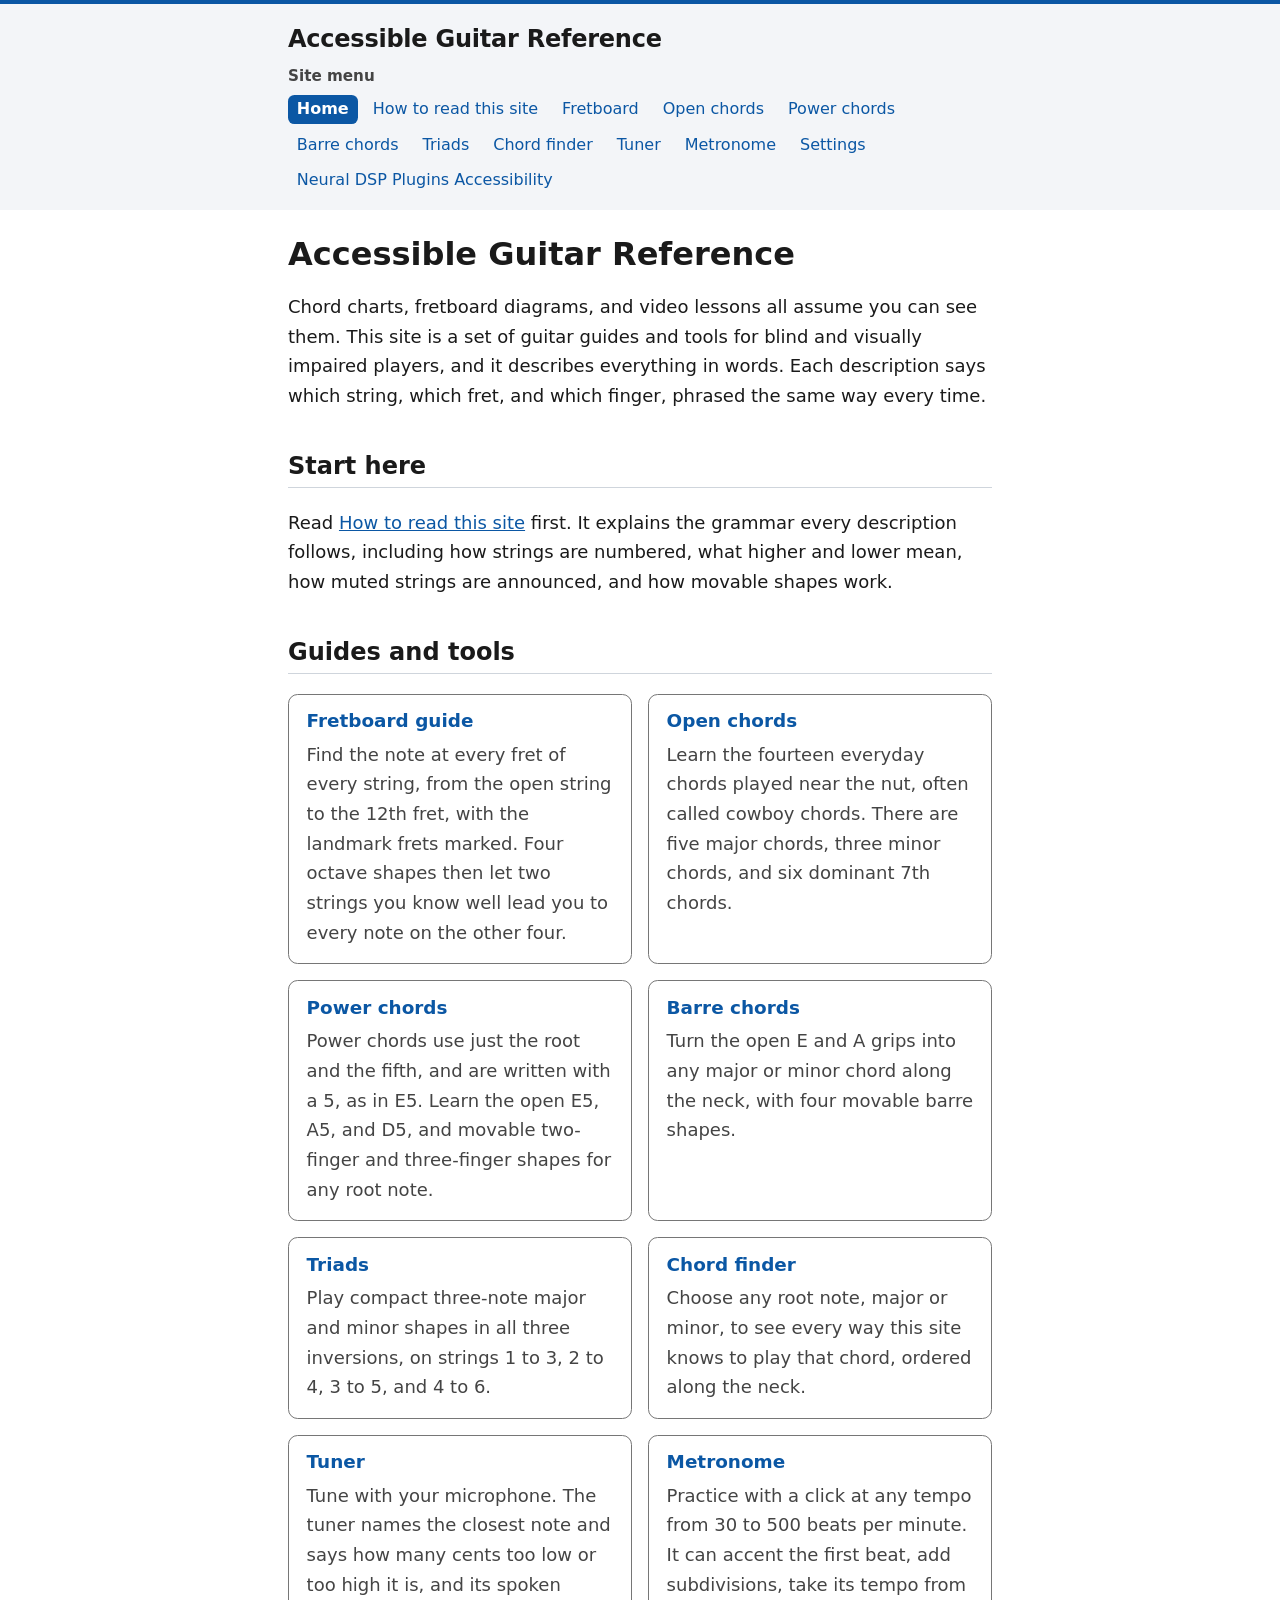
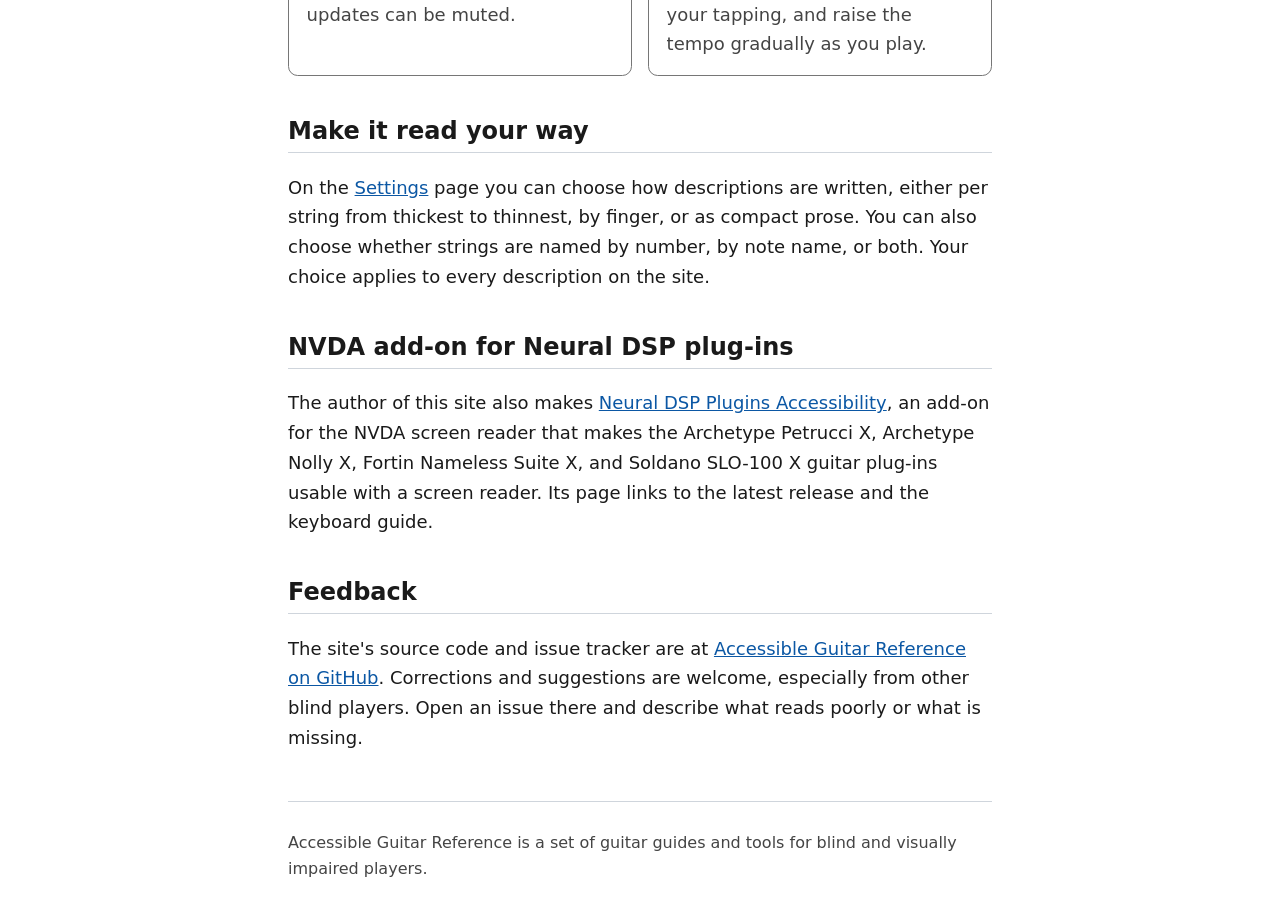
==== commit 57cee5e2: "Add the Soldano SLO-100 X to the add-on's pages The keyboard guide is resynced with the add-on's gui" ====
--- a/index.html
+++ b/index.html
@@ -75,7 +75,7 @@
   <p>On the <a href="settings.html">Settings</a> page you can choose how descriptions are written, either per string from thickest to thinnest, by finger, or as compact prose. You can also choose whether strings are named by number, by note name, or both. Your choice applies to every description on the site.</p>
 
   <h2>NVDA add-on for Neural DSP plug-ins</h2>
-  <p>The author of this site also makes <a href="neuraldsp.html">Neural DSP Plugins Accessibility</a>, an add-on for the NVDA screen reader that makes the Archetype Petrucci X, Archetype Nolly X, and Fortin Nameless Suite X guitar plug-ins usable with a screen reader. Its page links to the latest release and the keyboard guide.</p>
+  <p>The author of this site also makes <a href="neuraldsp.html">Neural DSP Plugins Accessibility</a>, an add-on for the NVDA screen reader that makes the Archetype Petrucci X, Archetype Nolly X, Fortin Nameless Suite X, and Soldano SLO-100 X guitar plug-ins usable with a screen reader. Its page links to the latest release and the keyboard guide.</p>
 
   <h2>Feedback</h2>
   <p>The site's source code and issue tracker are at <a href="https://github.com/oasis1701/accessible-guitar-reference">Accessible Guitar Reference on GitHub</a>. Corrections and suggestions are welcome, especially from other blind players. Open an issue there and describe what reads poorly or what is missing.</p>
--- a/css/site.css
+++ b/css/site.css
@@ -229,6 +229,15 @@
   text-decoration: underline;
 }
 
+/* A card whose link shows its own full address, under a plain text name (the
+   add-on page's download, maintainer decision 2026-11-20). The address has no
+   spaces, and "anywhere" lets it break so the card can still shrink to a
+   narrow screen; break-word alone would not shrink the grid column. */
+.link-cards .link-card-url {
+  margin: 0 0 0.35rem 0;
+  overflow-wrap: anywhere;
+}
+
 /* Only the link name is the click target. Stretching the link over the
    whole card would block selecting the description text and make mouse
    and touch exploration read the link name over the description.
@@ -241,7 +250,8 @@
     outline-offset: 2px;
   }
 
-  .link-card-name a:focus-visible {
+  .link-card-name a:focus-visible,
+  .link-card-url a:focus-visible {
     outline: none;
   }
 }
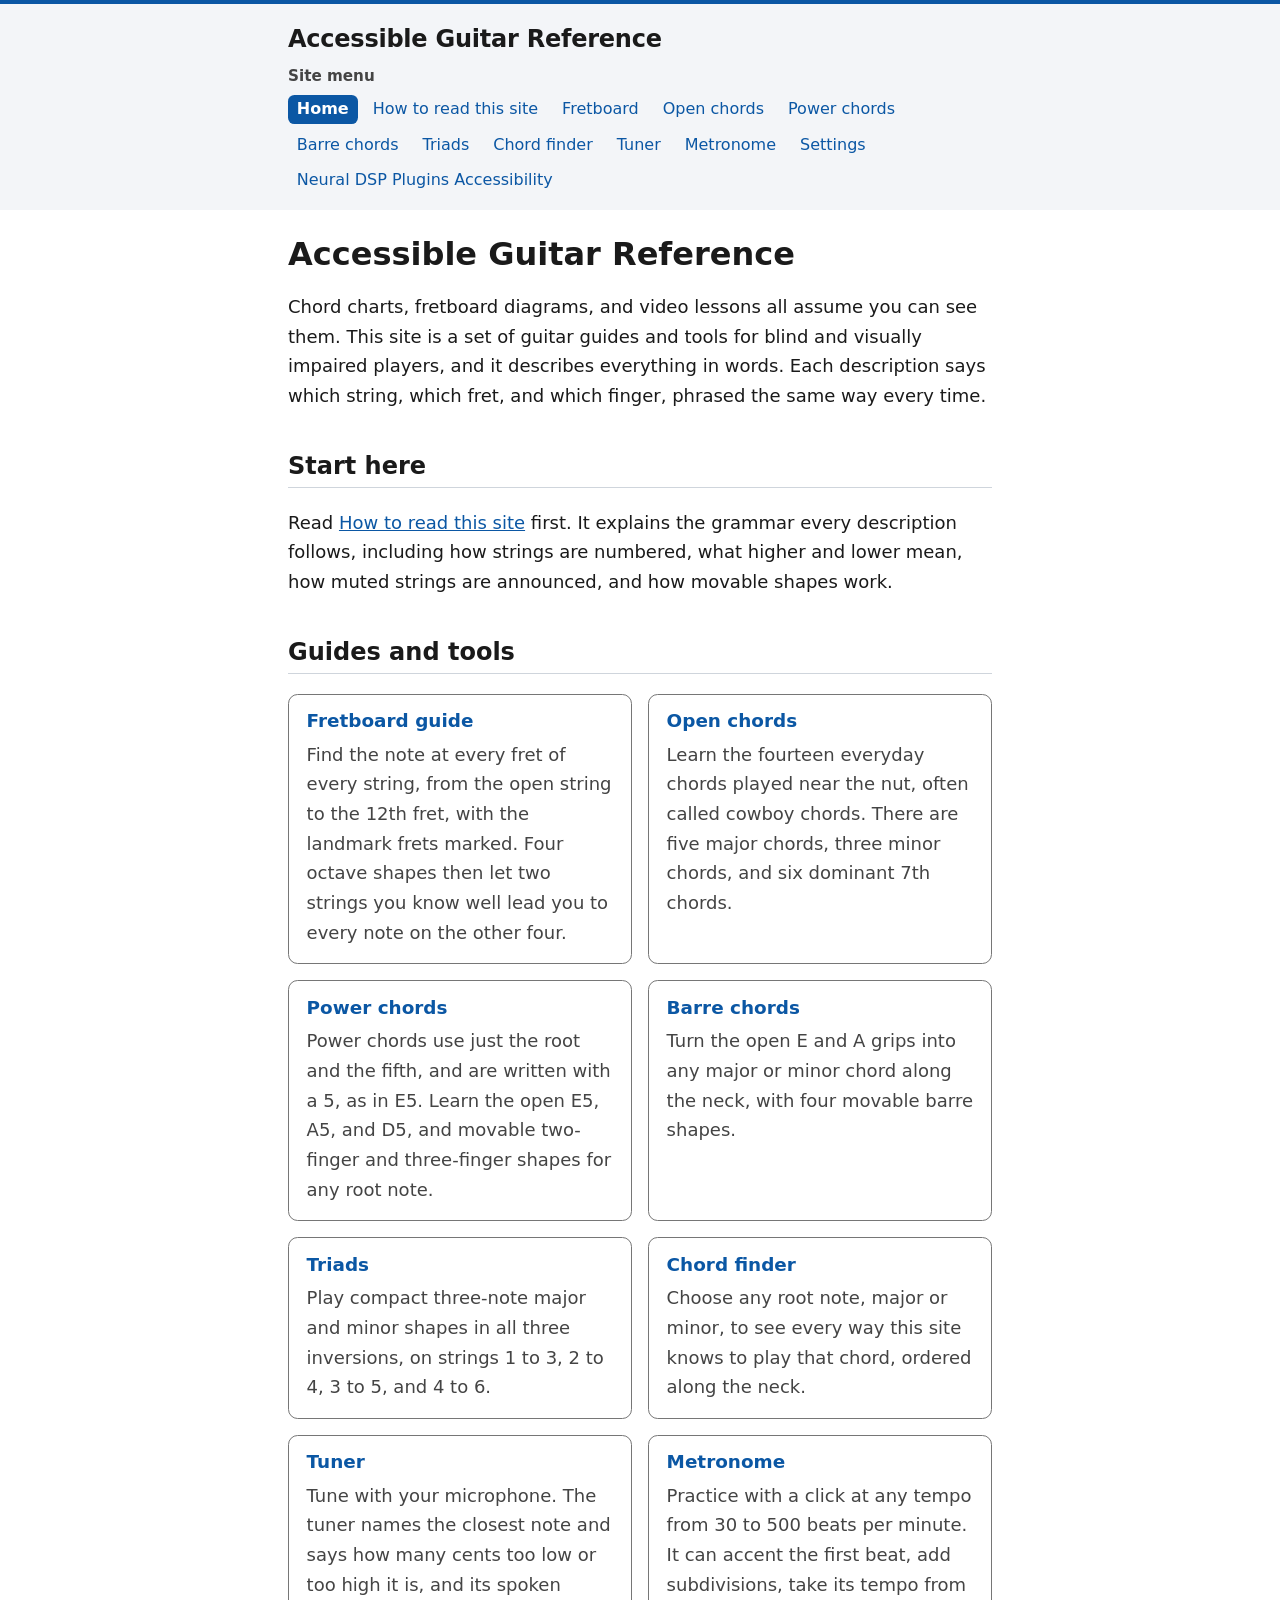
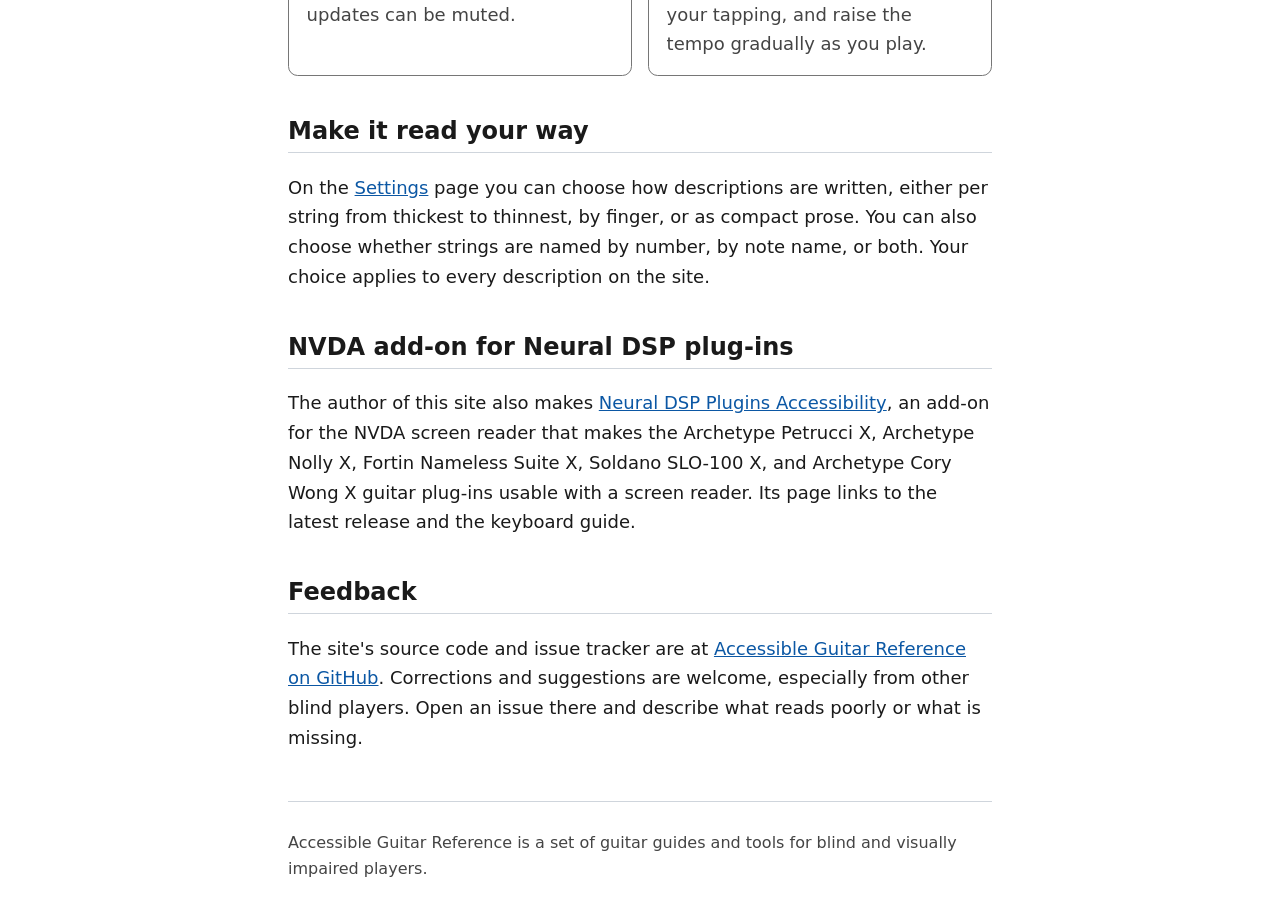
==== commit 4e612384: "Add the Archetype Cory Wong X to the add-on's pages The add-on page and the home page name it, and t" ====
--- a/index.html
+++ b/index.html
@@ -75,7 +75,7 @@
   <p>On the <a href="settings.html">Settings</a> page you can choose how descriptions are written, either per string from thickest to thinnest, by finger, or as compact prose. You can also choose whether strings are named by number, by note name, or both. Your choice applies to every description on the site.</p>
 
   <h2>NVDA add-on for Neural DSP plug-ins</h2>
-  <p>The author of this site also makes <a href="neuraldsp.html">Neural DSP Plugins Accessibility</a>, an add-on for the NVDA screen reader that makes the Archetype Petrucci X, Archetype Nolly X, Fortin Nameless Suite X, and Soldano SLO-100 X guitar plug-ins usable with a screen reader. Its page links to the latest release and the keyboard guide.</p>
+  <p>The author of this site also makes <a href="neuraldsp.html">Neural DSP Plugins Accessibility</a>, an add-on for the NVDA screen reader that makes the Archetype Petrucci X, Archetype Nolly X, Fortin Nameless Suite X, Soldano SLO-100 X, and Archetype Cory Wong X guitar plug-ins usable with a screen reader. Its page links to the latest release and the keyboard guide.</p>
 
   <h2>Feedback</h2>
   <p>The site's source code and issue tracker are at <a href="https://github.com/oasis1701/accessible-guitar-reference">Accessible Guitar Reference on GitHub</a>. Corrections and suggestions are welcome, especially from other blind players. Open an issue there and describe what reads poorly or what is missing.</p>
